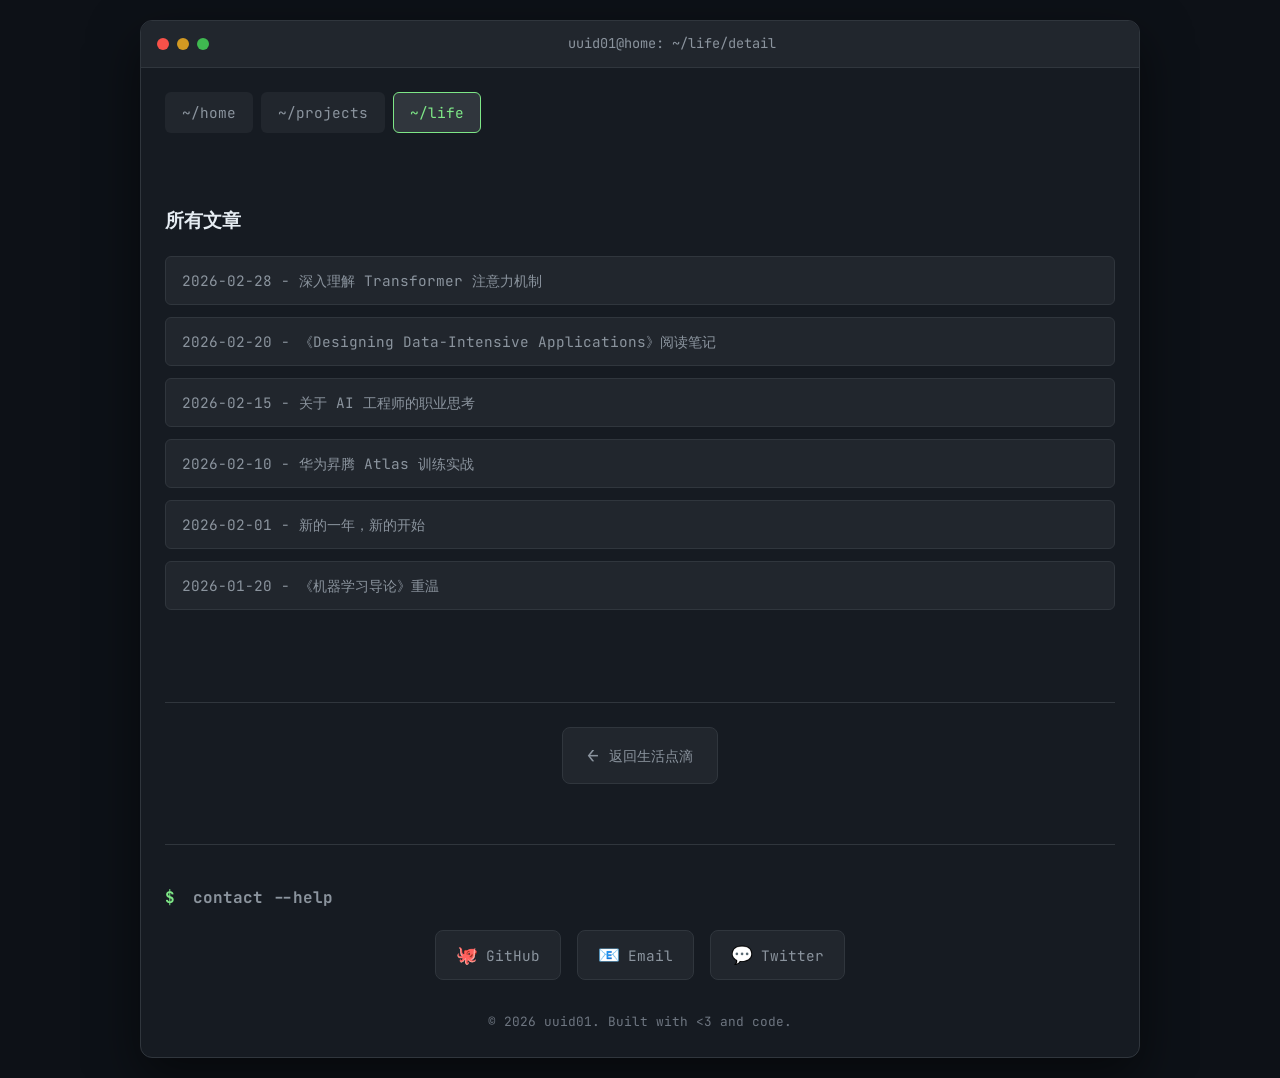
==== life-detail.html @ 10899eae "Initial commit - Personal site with terminal-style UI Features: - Home page with profile, code decor" ====
<!DOCTYPE html>
<html lang="zh-CN">
<head>
    <meta charset="UTF-8">
    <meta name="viewport" content="width=device-width, initial-scale=1.0">
    <title>uuid01's site</title>
    <link rel="icon" type="image/svg+xml" href="./favicon.svg">
    <link rel="stylesheet" href="./css/style.css">
    <link rel="preconnect" href="https://fonts.googleapis.com">
    <link rel="preconnect" href="https://fonts.gstatic.com" crossorigin>
    <link href="https://fonts.googleapis.com/css2?family=JetBrains+Mono:wght@400;500;700&family=Noto+Sans+SC:wght@400;500;700&display=swap" rel="stylesheet">
</head>
<body>
    <div class="terminal-frame">
        <div class="terminal-header">
            <div class="terminal-buttons">
                <span class="btn-close"></span>
                <span class="btn-minimize"></span>
                <span class="btn-maximize"></span>
            </div>
            <div class="terminal-title">uuid01@home: ~/life/detail</div>
        </div>
        <div class="terminal-body">
            <nav class="nav-bar">
                <a href="./index.html" class="nav-link">~/home</a>
                <a href="./projects.html" class="nav-link">~/projects</a>
                <a href="./life.html" class="nav-link active">~/life</a>
            </nav>

            <main class="detail-section" id="detail-content">
                <!-- Content will be loaded here -->
            </main>

            <div class="back-section">
                <a href="./life.html" class="back-link">
                    <span class="back-arrow">←</span>
                    <span>返回生活点滴</span>
                </a>
            </div>

            <footer class="contact-section">
                <h2 class="section-title">
                    <span class="prompt">$</span> contact --help
                </h2>
                <div class="contact-links">
                    <a href="https://github.com/uuid01" target="_blank" class="contact-link">
                        <span class="contact-icon">🐙</span>
                        <span>GitHub</span>
                    </a>
                    <a href="mailto:hello@uuid01.com" class="contact-link">
                        <span class="contact-icon">📧</span>
                        <span>Email</span>
                    </a>
                    <a href="#" class="contact-link">
                        <span class="contact-icon">💬</span>
                        <span>Twitter</span>
                    </a>
                </div>
                <div class="footer-bottom">
                    <p class="copyright">© 2026 uuid01. Built with &lt;3 and code.</p>
                </div>
            </footer>
        </div>
    </div>

    <script>
        var lifeData = {
            '1': {
                title: '深入理解 Transformer 注意力机制',
                date: '2026-02-28',
                tags: ['技术学习', 'transformer', 'attention', 'paper'],
                tagType: 'tag-learning',
                content: '<p>最近重新阅读了 "Attention Is All You Need" 论文，对 Multi-Head Attention 有了更深的理解。特别是关于 Query、Key、Value 的计算方式，以及如何通过矩阵运算实现并行计算，收获颇丰。</p><h4>核心理解</h4><p>Transformer 的核心在于 Self-Attention 机制。每一个 token 都可以关注到序列中的所有其他 token，这使得模型能够捕获长距离依赖关系。</p><pre><code>Attention(Q, K, V) = softmax(QK^T / sqrt(d_k))V</code></pre><h4>Multi-Head 的优势</h4><p>多头注意力允许模型同时关注不同位置的不同表示子空间的信息。每个 head 可以学习到不同的注意力模式。</p><h4>实践感悟</h4><p>在实际项目中，我发现对注意力权重的可视化对于调试模型非常有帮助。</p>'
            },
            '2': {
                title: '《Designing Data-Intensive Applications》阅读笔记',
                date: '2026-02-20',
                tags: ['读书', 'ddia', 'distributed-systems'],
                tagType: 'tag-reading',
                content: '<p>这本书真的非常棒！刚读完第一部分，对分布式系统有了系统的认知。特别是关于数据复制、分区的那几章，讲解得非常清晰。强烈推荐给做后端和基础设施的同学们。</p><h4>核心概念</h4><p>数据系统设计的三大支柱：可靠性、可扩展性、可维护性。一个好的数据系统需要在这三者之间取得平衡。</p><h4>数据模型与查询语言</h4><p>从关系型数据库到文档数据库，不同的数据模型适合不同的场景。关键是要理解每种模型的优缺点。</p><h4>分布式系统挑战</h4><p>CAP 定理告诉我们：一致性、可用性、分区容错性只能同时满足两个。在实际系统中，我们通常需要在强一致性和最终一致性之间做选择。</p>'
            },
            '3': {
                title: '关于 AI 工程师的职业思考',
                date: '2026-02-15',
                tags: ['日常思考', 'thoughts', 'career', 'ai-engineer'],
                tagType: 'tag-thought',
                content: '<p>最近在思考 AI 工程师的核心竞争力是什么？我觉得除了对模型的理解之外，更重要的是工程能力：如何高效地训练、部署、优化模型，如何构建可靠的 AI 系统。这需要大量的实践经验积累。</p><h4>技术深度 vs 广度</h4><p>作为一个 AI 工程师，我觉得需要在某个领域有足够深的积累，比如模型优化、分布式训练、推理部署等。</p><h4>工程能力的重要性</h4><p>很多看似简单的问题，在实际生产环境中会变得非常复杂。比如：如何处理大规模数据的 IO 问题，如何在有限的显存下训练大模型，如何保证推理的实时性和稳定性。</p>'
            },
            '4': {
                title: '华为昇腾 Atlas 训练实战',
                date: '2026-02-10',
                tags: ['技术学习', 'ascend', 'npu', 'huawei'],
                tagType: 'tag-learning',
                content: '<p>开始学习华为昇腾系列服务器的使用。搭建了本地的开发环境，跑了几个官方的 Demo。NPU 的编程接口和 CUDA 有些不同，需要时间适应。不过性能确实不错，期待后续的深入研究。</p><h4>环境搭建</h4><p>昇腾服务器的环境配置相对复杂，需要安装 CANN 驱动、MindSpore 或其他适配的深度学习框架、各种依赖库。</p><h4>编程接口</h4><p>昇腾 NPU 使用 ACL（Atlas Command List）接口，与 CUDA 的编程模型有些不同。</p><h4>性能体验</h4><p>在实际的训练任务中，昇腾的性能表现相当不错。特别是在大模型场景下，有专门的优化。</p>'
            },
            '5': {
                title: '新的一年，新的开始',
                date: '2026-02-01',
                tags: ['日常思考', 'new-year', 'goals', '2026'],
                tagType: 'tag-thought',
                content: '<p>2026 年到了！回顾过去一年的学习和工作，感觉自己成长了不少。今年的目标：深入理解大模型推理优化，多参与开源项目，希望能在这个领域有更大的突破。</p><h4>2025 回顾</h4><p>过去一年，主要完成了：深入学习了 Transformer 架构，参与了公司的大模型训练项目，开始研究模型推理优化。</p><h4>2026 目标</h4><p>新的一年，希望在以下几个方面有所突破：深入理解大模型推理优化技术，多参与开源项目贡献代码，学习更多关于 AI 基础设施的知识，保持每周更新的习惯。</p>'
            },
            '6': {
                title: '《机器学习导论》重温',
                date: '2026-01-20',
                tags: ['读书', 'book', 'ml', 'fundamentals'],
                tagType: 'tag-reading',
                content: '<p>重温了一些经典的机器学习算法，包括 SVM、随机森林、GBDT 等。虽然现在大家都在讨论深度学习，但这些基础算法仍然非常重要。很多问题的解决方案往往只需要简单的模型加上合适的特征工程。</p><h4>SVM 的魅力</h4><p>支持向量机是一个优雅的算法。它的核心思想是找到能够最大化间隔的超平面。</p><h4>集成学习的智慧</h4><p>随机森林和 GBDT 展示了"三个臭皮匠顶个诸葛亮"的道理。通过集成多个弱分类器，可以获得强大的预测能力。</p><h4>特征工程</h4><p>在实际的机器学习项目中，我发现特征工程往往比模型选择更重要。好的特征可以让简单的模型获得很好的效果。</p>'
            }
        };

        function getQueryParam(name) {
            var params = new URLSearchParams(window.location.search);
            return params.get(name);
        }

        function loadDetail() {
            var id = getQueryParam('id');
            var content = document.getElementById('detail-content');

            // If no ID, show all articles list
            if (!id) {
                var allArticlesHtml = '<div class="all-articles"><h2>所有文章</h2><ul>';
                for (var key in lifeData) {
                    if (lifeData.hasOwnProperty(key)) {
                        var item = lifeData[key];
                        allArticlesHtml += '<li><a href="./life-detail.html?id=' + key + '">' + item.date + ' - ' + item.title + '</a></li>';
                    }
                }
                allArticlesHtml += '</ul></div>';
                content.innerHTML = allArticlesHtml;
                return;
            }

            if (!lifeData[id]) {
                content.innerHTML = '<div class="detail-error"><p>文章不存在或已被删除</p><a href="./life.html" class="back-link"><span class="back-arrow">←</span><span>返回生活点滴</span></a></div>';
                return;
            }

            var data = lifeData[id];
            var tagsHtml = '';
            for (var i = 0; i < data.tags.length; i++) {
                tagsHtml += '<a href="./life.html?tag=' + encodeURIComponent(data.tags[i]) + '" class="timeline-tag ' + data.tagType + '">#' + data.tags[i] + '</a>';
            }

            var articleHtml = '<article class="detail-article"><header class="detail-header"><div class="detail-meta"><span class="detail-date">' + data.date + '</span><div class="detail-tags">' + tagsHtml + '</div></div><h1 class="detail-title">' + data.title + '</h1></header><div class="detail-body">' + data.content + '</div><div class="detail-ascii"><pre>   ┌─────────────────────────────────────┐\n   │  EOF - End of File                  │\n   └─────────────────────────────────────┘</pre></div></article>';

            content.innerHTML = articleHtml;
        }

        // Execute immediately
        loadDetail();
    </script>
</body>
</html>
---- css/style.css ----
/* ==================== Button Styles ==================== */
.btn {
    display: inline-flex;
    align-items: center;
    justify-content: center;
    gap: 8px;
    font-family: var(--font-mono);
    font-size: 0.85rem;
    padding: 10px 20px;
    border-radius: 6px;
    border: 1px solid var(--border-color);
    background: var(--bg-tertiary);
    color: var(--text-secondary);
    cursor: pointer;
    transition: all 0.2s ease;
    text-decoration: none;
}

.btn:hover {
    background: var(--bg-hover);
    border-color: var(--accent-primary);
    color: var(--accent-primary);
    transform: translateY(-2px);
    box-shadow: 0 4px 12px rgba(88, 166, 255, 0.2);
}

.btn:active {
    transform: translateY(0);
    box-shadow: none;
}

.btn-primary {
    background: var(--accent-primary);
    border-color: var(--accent-primary);
    color: var(--bg-primary);
}

.btn-primary:hover {
    background: #79b8ff;
    border-color: #79b8ff;
    color: var(--bg-primary);
}

.btn-success {
    background: rgba(63, 185, 80, 0.15);
    border-color: var(--accent-success);
    color: var(--accent-success);
}

.btn-success:hover {
    background: rgba(63, 185, 80, 0.25);
}

.btn-icon {
    padding: 8px;
    min-width: 36px;
    min-height: 36px;
}

/* ==================== Base Styles ==================== */
:root {
    --bg-primary: #0d1117;
    --bg-secondary: #161b22;
    --bg-tertiary: #21262d;
    --bg-hover: #30363d;
    --border-color: #30363d;
    --text-primary: #e6edf3;
    --text-secondary: #8b949e;
    --text-muted: #6e7681;
    --accent-primary: #58a6ff;
    --accent-success: #3fb950;
    --accent-warning: #d29922;
    --accent-danger: #f85149;
    --accent-purple: #a371f7;
    --accent-cyan: #39c5cf;
    --terminal-green: #7ee787;
    --font-mono: 'JetBrains Mono', 'Fira Code', 'Consolas', monospace;
    --font-sans: 'Noto Sans SC', -apple-system, BlinkMacSystemFont, sans-serif;
}

* {
    margin: 0;
    padding: 0;
    box-sizing: border-box;
}

html {
    font-size: 16px;
    scroll-behavior: smooth;
}

body {
    font-family: var(--font-sans);
    background: var(--bg-primary);
    color: var(--text-primary);
    line-height: 1.6;
    min-height: 100vh;
    display: flex;
    justify-content: center;
    padding: 20px;
}

a {
    color: var(--accent-primary);
    text-decoration: none;
    transition: color 0.2s ease;
}

a:hover {
    color: var(--terminal-green);
}

/* ==================== Terminal Frame ==================== */
.terminal-frame {
    width: 100%;
    max-width: 1000px;
    background: var(--bg-secondary);
    border-radius: 12px;
    border: 1px solid var(--border-color);
    box-shadow: 0 20px 50px rgba(0, 0, 0, 0.5);
    overflow: hidden;
}

.terminal-header {
    background: var(--bg-tertiary);
    padding: 12px 16px;
    display: flex;
    align-items: center;
    gap: 12px;
    border-bottom: 1px solid var(--border-color);
}

.terminal-buttons {
    display: flex;
    gap: 8px;
}

.terminal-buttons span {
    width: 12px;
    height: 12px;
    border-radius: 50%;
    cursor: pointer;
    transition: transform 0.2s ease, box-shadow 0.2s ease;
}

.terminal-buttons span:hover {
    transform: scale(1.2);
    box-shadow: 0 0 8px currentColor;
}

.btn-close:hover {
    box-shadow: 0 0 8px var(--accent-danger);
}

.btn-minimize:hover {
    box-shadow: 0 0 8px var(--accent-warning);
}

.btn-maximize:hover {
    box-shadow: 0 0 8px var(--accent-success);
}

.btn-close {
    background: var(--accent-danger);
}

.btn-minimize {
    background: var(--accent-warning);
}

.btn-maximize {
    background: var(--accent-success);
}

.terminal-title {
    font-family: var(--font-mono);
    font-size: 0.85rem;
    color: var(--text-secondary);
    flex: 1;
    text-align: center;
}

.terminal-body {
    padding: 24px;
}

/* ==================== Navigation ==================== */
.nav-bar {
    display: flex;
    gap: 8px;
    margin-bottom: 32px;
    flex-wrap: wrap;
}

.nav-link {
    font-family: var(--font-mono);
    font-size: 0.9rem;
    padding: 8px 16px;
    border-radius: 6px;
    background: var(--bg-tertiary);
    color: var(--text-secondary);
    border: 1px solid transparent;
    transition: all 0.2s ease;
}

.nav-link:hover {
    background: var(--bg-hover);
    color: var(--text-primary);
    transform: translateY(-2px);
    box-shadow: 0 4px 12px rgba(0, 0, 0, 0.2);
}

.nav-link.active {
    background: var(--bg-hover);
    color: var(--terminal-green);
    border-color: var(--terminal-green);
}

/* ==================== Hero Section ==================== */
.hero-section {
    text-align: center;
    padding: 40px 0;
}

.typing-effect {
    font-family: var(--font-mono);
    font-size: 1.1rem;
    color: var(--text-secondary);
    margin-bottom: 32px;
    min-height: 30px;
}

.typing-effect .prompt {
    color: var(--terminal-green);
    margin-right: 8px;
}

.typing-effect .cursor {
    animation: blink 1s infinite;
    color: var(--accent-primary);
}

@keyframes blink {
    0%, 50% { opacity: 1; }
    51%, 100% { opacity: 0; }
}

.profile-info {
    margin-bottom: 24px;
}

.username {
    font-family: var(--font-mono);
    font-size: 2.5rem;
    font-weight: 700;
    color: var(--text-primary);
    margin-bottom: 8px;
    background: linear-gradient(135deg, var(--accent-primary), var(--accent-purple));
    -webkit-background-clip: text;
    -webkit-text-fill-color: transparent;
    background-clip: text;
}

.location {
    font-family: var(--font-mono);
    font-size: 0.95rem;
    color: var(--text-secondary);
    margin-bottom: 8px;
}

.location .icon {
    margin-right: 4px;
}

.title {
    font-size: 1.1rem;
    color: var(--accent-cyan);
    font-weight: 500;
}

.tags {
    display: flex;
    flex-wrap: wrap;
    justify-content: center;
    gap: 10px;
    margin-bottom: 24px;
}

.tag {
    font-family: var(--font-mono);
    font-size: 0.8rem;
    padding: 6px 14px;
    background: var(--bg-tertiary);
    border: 1px solid var(--border-color);
    border-radius: 20px;
    color: var(--accent-primary);
    transition: all 0.2s ease;
}

.tag:hover {
    border-color: var(--accent-primary);
    background: var(--bg-hover);
}

.bio {
    max-width: 600px;
    margin: 0 auto;
    color: var(--text-secondary);
    font-size: 1rem;
    line-height: 1.8;
}

/* ==================== Navigation Cards ==================== */
.nav-cards {
    display: grid;
    grid-template-columns: repeat(auto-fit, minmax(280px, 1fr));
    gap: 16px;
    margin-top: 48px;
    max-width: 700px;
    margin-left: auto;
    margin-right: auto;
}

.nav-card {
    display: flex;
    align-items: center;
    gap: 16px;
    padding: 20px;
    background: var(--bg-tertiary);
    border: 1px solid var(--border-color);
    border-radius: 10px;
    transition: all 0.3s ease;
}

.nav-card:hover {
    border-color: var(--accent-primary);
    transform: translateY(-4px);
    box-shadow: 0 8px 25px rgba(88, 166, 255, 0.15);
}

.nav-card .card-icon {
    font-size: 2rem;
}

.nav-card .card-content {
    flex: 1;
    text-align: left;
}

.nav-card .card-content h3 {
    font-family: var(--font-mono);
    font-size: 1rem;
    color: var(--text-primary);
    margin-bottom: 4px;
}

.nav-card .card-content p {
    font-size: 0.85rem;
    color: var(--text-secondary);
}

.nav-card .card-arrow {
    font-family: var(--font-mono);
    font-size: 1.2rem;
    color: var(--text-muted);
    transition: transform 0.3s ease;
}

.nav-card:hover .card-arrow {
    transform: translateX(4px);
    color: var(--accent-primary);
}

/* ==================== Contact Section ==================== */
.contact-section {
    margin-top: 60px;
    padding-top: 40px;
    border-top: 1px solid var(--border-color);
}

.section-title {
    font-family: var(--font-mono);
    font-size: 1rem;
    color: var(--text-secondary);
    margin-bottom: 20px;
}

.section-title .prompt {
    color: var(--terminal-green);
    margin-right: 8px;
}

.contact-links {
    display: flex;
    flex-wrap: wrap;
    justify-content: center;
    gap: 16px;
    margin-bottom: 32px;
}

.contact-link {
    display: inline-flex;
    align-items: center;
    gap: 8px;
    font-family: var(--font-mono);
    font-size: 0.9rem;
    padding: 10px 20px;
    background: var(--bg-tertiary);
    border: 1px solid var(--border-color);
    border-radius: 8px;
    color: var(--text-secondary);
    transition: all 0.2s ease;
}

.contact-link:hover {
    border-color: var(--accent-primary);
    color: var(--accent-primary);
    transform: translateY(-2px);
}

.contact-icon {
    font-size: 1.1rem;
}

.footer-bottom {
    text-align: center;
}

.copyright {
    font-family: var(--font-mono);
    font-size: 0.8rem;
    color: var(--text-muted);
}

/* ==================== Page Header ==================== */
.page-header {
    text-align: center;
    margin-bottom: 40px;
}

.page-title {
    font-family: var(--font-mono);
    font-size: 1.3rem;
    color: var(--text-primary);
    margin-bottom: 8px;
}

.page-title .prompt {
    color: var(--terminal-green);
    margin-right: 8px;
}

.page-subtitle {
    color: var(--text-secondary);
    font-size: 0.95rem;
}

/* ==================== Projects Grid ==================== */
.projects-section {
    padding: 20px 0;
}

.projects-grid {
    display: grid;
    grid-template-columns: repeat(auto-fill, minmax(300px, 1fr));
    gap: 20px;
}

.project-card {
    background: var(--bg-tertiary);
    border: 1px solid var(--border-color);
    border-radius: 10px;
    padding: 24px;
    transition: all 0.3s ease;
}

.project-card:hover {
    border-color: var(--accent-primary);
    transform: translateY(-4px);
    box-shadow: 0 8px 25px rgba(0, 0, 0, 0.3);
}

.project-header {
    display: flex;
    justify-content: space-between;
    align-items: flex-start;
    margin-bottom: 12px;
}

.project-name {
    font-family: var(--font-mono);
    font-size: 1.1rem;
    color: var(--text-primary);
}

.project-status {
    font-family: var(--font-mono);
    font-size: 0.75rem;
    padding: 4px 10px;
    border-radius: 12px;
    white-space: nowrap;
}

.status-active {
    background: rgba(63, 185, 80, 0.15);
    color: var(--accent-success);
    border: 1px solid var(--accent-success);
}

.status-completed {
    background: rgba(88, 166, 255, 0.15);
    color: var(--accent-primary);
    border: 1px solid var(--accent-primary);
}

.project-desc {
    color: var(--text-secondary);
    font-size: 0.9rem;
    line-height: 1.7;
    margin-bottom: 16px;
}

.project-tech {
    display: flex;
    flex-wrap: wrap;
    gap: 8px;
    margin-bottom: 16px;
}

.tech-tag {
    font-family: var(--font-mono);
    font-size: 0.7rem;
    padding: 4px 10px;
    background: var(--bg-secondary);
    border: 1px solid var(--border-color);
    border-radius: 4px;
    color: var(--accent-cyan);
}

.project-footer {
    padding-top: 16px;
    border-top: 1px solid var(--border-color);
}

.project-link {
    display: inline-flex;
    align-items: center;
    gap: 6px;
    font-family: var(--font-mono);
    font-size: 0.85rem;
    color: var(--text-secondary);
    transition: all 0.2s ease;
    padding: 6px 12px;
    border-radius: 4px;
    background: var(--bg-secondary);
}

.project-link:hover {
    color: var(--accent-primary);
    background: var(--bg-hover);
    transform: translateX(4px);
}

.project-link:hover {
    color: var(--accent-primary);
}

.link-icon {
    font-size: 1rem;
}

/* ==================== Life Timeline ==================== */
.life-section {
    padding: 20px 0;
}

.timeline {
    position: relative;
    padding-left: 30px;
}

.timeline::before {
    content: '';
    position: absolute;
    left: 6px;
    top: 0;
    bottom: 0;
    width: 2px;
    background: var(--border-color);
}

.timeline-item {
    position: relative;
    margin-bottom: 32px;
}

.timeline-marker {
    position: absolute;
    left: -30px;
    top: 6px;
    width: 14px;
    height: 14px;
    background: var(--accent-primary);
    border-radius: 50%;
    border: 3px solid var(--bg-secondary);
    box-shadow: 0 0 0 2px var(--accent-primary);
}

.timeline-content {
    background: var(--bg-tertiary);
    border: 1px solid var(--border-color);
    border-radius: 10px;
    padding: 20px;
    transition: all 0.3s ease;
    position: relative;
}

.timeline-content:hover {
    border-color: var(--accent-primary);
    transform: translateX(8px);
    box-shadow: 0 8px 30px rgba(88, 166, 255, 0.15);
}

.timeline-header {
    display: flex;
    align-items: center;
    gap: 12px;
    margin-bottom: 12px;
}

.timeline-date {
    font-family: var(--font-mono);
    font-size: 0.8rem;
    color: var(--text-muted);
}

.timeline-tag {
    font-family: var(--font-mono);
    font-size: 0.7rem;
    padding: 3px 10px;
    border-radius: 4px;
}

.tag-learning {
    background: rgba(88, 166, 255, 0.15);
    color: var(--accent-primary);
}

.tag-reading {
    background: rgba(163, 113, 247, 0.15);
    color: var(--accent-purple);
}

.tag-thought {
    background: rgba(57, 197, 207, 0.15);
    color: var(--accent-cyan);
}

.timeline-title {
    font-size: 1.1rem;
    color: var(--text-primary);
    margin-bottom: 10px;
    position: relative;
}

.timeline-text {
    color: var(--text-secondary);
    font-size: 0.9rem;
    line-height: 1.8;
    margin-bottom: 12px;
}

.timeline-footer {
    padding-top: 12px;
    border-top: 1px solid var(--border-color);
}

.read-more {
    font-family: var(--font-mono);
    font-size: 0.75rem;
    color: var(--text-muted);
}

/* ==================== Responsive Design ==================== */
@media (max-width: 768px) {
    body {
        padding: 10px;
    }

    .terminal-body {
        padding: 16px;
    }

    .username {
        font-size: 2rem;
    }

    .nav-cards {
        grid-template-columns: 1fr;
    }

    .projects-grid {
        grid-template-columns: 1fr;
    }

    .timeline {
        padding-left: 24px;
    }

    .timeline-marker {
        left: -24px;
        width: 12px;
        height: 12px;
    }

    .contact-links {
        flex-direction: column;
        align-items: center;
    }

    .contact-link {
        width: 100%;
        max-width: 250px;
        justify-content: center;
    }
}

@media (max-width: 480px) {
    .terminal-header {
        padding: 10px 12px;
    }

    .terminal-title {
        font-size: 0.75rem;
    }

    .nav-link {
        font-size: 0.8rem;
        padding: 6px 12px;
    }

    .profile-info .username {
        font-size: 1.8rem;
    }

    .tags {
        gap: 8px;
    }

    .tag {
        font-size: 0.7rem;
        padding: 5px 10px;
    }

    .project-header {
        flex-direction: column;
        gap: 8px;
    }
}

/* ==================== Animations ==================== */
@keyframes fadeInUp {
    from {
        opacity: 0;
        transform: translateY(20px);
    }
    to {
        opacity: 1;
        transform: translateY(0);
    }
}

@keyframes fadeIn {
    from { opacity: 0; }
    to { opacity: 1; }
}

@keyframes slideInLeft {
    from {
        opacity: 0;
        transform: translateX(-20px);
    }
    to {
        opacity: 1;
        transform: translateX(0);
    }
}

@keyframes pulse {
    0%, 100% { opacity: 1; }
    50% { opacity: 0.5; }
}

.animate-fade-in {
    animation: fadeIn 0.6s ease-out forwards;
}

.animate-fade-in-up {
    animation: fadeInUp 0.6s ease-out forwards;
}

.animate-slide-in {
    animation: slideInLeft 0.5s ease-out forwards;
}

/* Staggered animations */
.stagger-1 { animation-delay: 0.1s; }
.stagger-2 { animation-delay: 0.2s; }
.stagger-3 { animation-delay: 0.3s; }
.stagger-4 { animation-delay: 0.4s; }
.stagger-5 { animation-delay: 0.5s; }

/* ==================== Life Detail Page ==================== */
.detail-section {
    padding: 20px 0;
    min-height: 400px;
}

.loading-indicator {
    text-align: center;
    padding: 60px 20px;
    font-family: var(--font-mono);
    color: var(--text-muted);
}

.loading-text {
    animation: pulse 1.5s infinite;
}

.all-articles {
    padding: 20px 0;
}

.all-articles h2 {
    font-family: var(--font-mono);
    font-size: 1.2rem;
    color: var(--text-primary);
    margin-bottom: 20px;
}

.all-articles ul {
    list-style: none;
}

.all-articles li {
    margin-bottom: 12px;
}

.all-articles a {
    display: block;
    padding: 12px 16px;
    background: var(--bg-tertiary);
    border: 1px solid var(--border-color);
    border-radius: 6px;
    color: var(--text-secondary);
    font-family: var(--font-mono);
    font-size: 0.9rem;
    transition: all 0.2s ease;
}

.all-articles a:hover {
    border-color: var(--accent-primary);
    color: var(--accent-primary);
    transform: translateX(4px);
}

.detail-article {
    animation: fadeInUp 0.5s ease-out;
}

.detail-header {
    margin-bottom: 32px;
    padding-bottom: 24px;
    border-bottom: 1px solid var(--border-color);
}

.detail-meta {
    display: flex;
    align-items: center;
    gap: 12px;
    margin-bottom: 16px;
    flex-wrap: wrap;
}

.detail-date {
    font-family: var(--font-mono);
    font-size: 0.85rem;
    color: var(--text-muted);
}

.detail-tags {
    display: flex;
    gap: 8px;
    flex-wrap: wrap;
}

.detail-tags .timeline-tag {
    font-family: var(--font-mono);
    font-size: 0.7rem;
    padding: 3px 10px;
    border-radius: 4px;
    transition: all 0.2s ease;
}

.detail-tags .timeline-tag:hover {
    transform: translateY(-2px);
    box-shadow: 0 4px 12px rgba(0, 0, 0, 0.2);
}

.detail-title {
    font-size: 1.8rem;
    color: var(--text-primary);
    line-height: 1.4;
}

.detail-body {
    color: var(--text-secondary);
    font-size: 1rem;
    line-height: 1.9;
}

.detail-body h4 {
    font-size: 1.2rem;
    color: var(--text-primary);
    margin-top: 28px;
    margin-bottom: 12px;
}

.detail-body p {
    margin-bottom: 16px;
}

.detail-body ul {
    margin-left: 24px;
    margin-bottom: 16px;
}

.detail-body li {
    margin-bottom: 8px;
    line-height: 1.7;
}

.detail-body pre {
    background: var(--bg-primary);
    border: 1px solid var(--border-color);
    border-radius: 8px;
    padding: 16px;
    margin: 20px 0;
    overflow-x: auto;
}

.detail-body code {
    font-family: var(--font-mono);
    font-size: 0.9rem;
    color: var(--accent-cyan);
}

.detail-ascii {
    margin-top: 40px;
    text-align: center;
    color: var(--text-muted);
}

.detail-ascii pre {
    font-family: var(--font-mono);
    font-size: 0.75rem;
    line-height: 1.2;
}

.detail-error {
    text-align: center;
    padding: 60px 20px;
    animation: fadeIn 0.5s ease-out;
}

.error-ascii {
    font-family: var(--font-mono);
    font-size: 0.7rem;
    color: var(--accent-danger);
    margin-bottom: 24px;
    white-space: pre;
}

.back-section {
    margin-top: 40px;
    padding-top: 24px;
    border-top: 1px solid var(--border-color);
    text-align: center;
}

.back-link {
    display: inline-flex;
    align-items: center;
    gap: 10px;
    font-family: var(--font-mono);
    font-size: 0.9rem;
    color: var(--text-secondary);
    transition: all 0.3s ease;
    padding: 12px 24px;
    background: var(--bg-tertiary);
    border: 1px solid var(--border-color);
    border-radius: 8px;
    text-decoration: none;
}

.back-link:hover {
    color: var(--accent-primary);
    background: var(--bg-hover);
    border-color: var(--accent-primary);
    transform: translateY(-3px);
    box-shadow: 0 6px 20px rgba(88, 166, 255, 0.2);
}

.back-arrow {
    font-size: 1.2rem;
    transition: transform 0.3s ease;
}

.back-link:hover .back-arrow {
    transform: translateX(-4px);
}

/* ==================== Timeline Link Styles ==================== */
.timeline-title a {
    color: var(--text-primary);
    text-decoration: none;
    transition: color 0.2s ease;
    cursor: pointer;
    display: block;
}

.timeline-title a:hover {
    color: var(--accent-primary);
}

.timeline-title a::before {
    content: '';
    position: absolute;
    top: 0;
    left: 0;
    right: 0;
    bottom: 0;
}

.timeline-tag {
    text-decoration: none;
    display: inline-block;
}

.timeline-tag:hover {
    transform: translateY(-2px);
}

/* ==================== Index Page Enhancements ==================== */
.hero-section .hero-content {
    animation: fadeInUp 0.6s ease-out;
}

.hero-section .profile-info {
    animation: fadeInUp 0.6s ease-out;
    animation-delay: 0.1s;
    opacity: 0;
    animation-fill-mode: forwards;
}

.hero-section .tags {
    animation: fadeInUp 0.6s ease-out;
    animation-delay: 0.2s;
    opacity: 0;
    animation-fill-mode: forwards;
}

.hero-section .bio {
    animation: fadeInUp 0.6s ease-out;
    animation-delay: 0.3s;
    opacity: 0;
    animation-fill-mode: forwards;
}

.hero-section .nav-cards {
    animation: fadeInUp 0.6s ease-out;
    animation-delay: 0.4s;
    opacity: 0;
    animation-fill-mode: forwards;
}

.hero-decoration {
    position: relative;
    margin: 32px 0;
    padding: 20px;
    background: var(--bg-tertiary);
    border: 1px solid var(--border-color);
    border-radius: 8px;
    font-family: var(--font-mono);
    font-size: 0.75rem;
    color: var(--text-muted);
    text-align: left;
    overflow: hidden;
}

.hero-decoration::before {
    content: '>';
    position: absolute;
    top: 8px;
    left: 10px;
    color: var(--terminal-green);
}

.hero-decoration .code-line {
    margin-left: 20px;
    line-height: 1.8;
}

.hero-decoration .comment {
    color: var(--text-muted);
}

.hero-decoration .keyword {
    color: var(--accent-purple);
}

.hero-decoration .string {
    color: var(--accent-success);
}

.hero-decoration .function {
    color: var(--accent-primary);
}

.hero-decoration .variable {
    color: var(--accent-cyan);
}

.hero-stats {
    display: flex;
    justify-content: center;
    gap: 32px;
    margin: 32px 0;
    padding: 20px;
    background: var(--bg-tertiary);
    border: 1px solid var(--border-color);
    border-radius: 8px;
}

.stat-item {
    text-align: center;
}

.stat-value {
    font-family: var(--font-mono);
    font-size: 1.5rem;
    font-weight: 700;
    color: var(--accent-primary);
    display: block;
}

.stat-label {
    font-family: var(--font-mono);
    font-size: 0.75rem;
    color: var(--text-muted);
    margin-top: 4px;
}

@media (max-width: 480px) {
    .hero-stats {
        gap: 20px;
    }

    .stat-value {
        font-size: 1.2rem;
    }

    .detail-title {
        font-size: 1.4rem;
    }
}
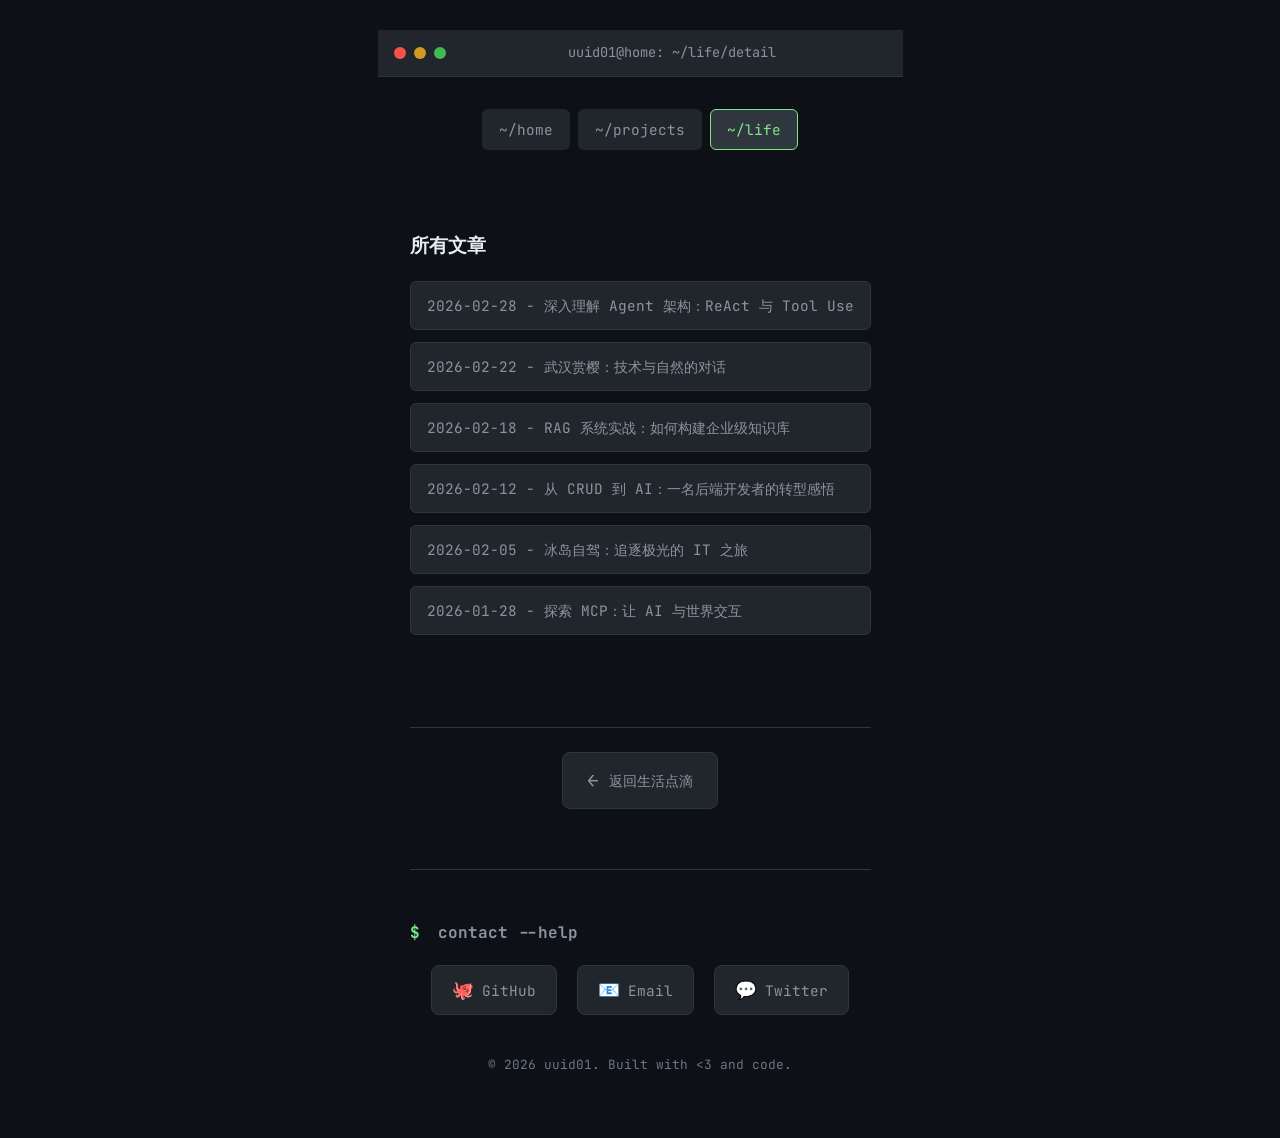
==== commit 2f285272: "opt doc" ====
--- a/life-detail.html
+++ b/life-detail.html
@@ -66,46 +66,46 @@
     <script>
         var lifeData = {
             '1': {
-                title: '深入理解 Transformer 注意力机制',
+                title: '深入理解 Agent 架构：ReAct 与 Tool Use',
                 date: '2026-02-28',
-                tags: ['技术学习', 'transformer', 'attention', 'paper'],
+                tags: ['技术学习', 'agent', 'react', 'llm', 'tool-use'],
                 tagType: 'tag-learning',
-                content: '<p>最近重新阅读了 "Attention Is All You Need" 论文，对 Multi-Head Attention 有了更深的理解。特别是关于 Query、Key、Value 的计算方式，以及如何通过矩阵运算实现并行计算，收获颇丰。</p><h4>核心理解</h4><p>Transformer 的核心在于 Self-Attention 机制。每一个 token 都可以关注到序列中的所有其他 token，这使得模型能够捕获长距离依赖关系。</p><pre><code>Attention(Q, K, V) = softmax(QK^T / sqrt(d_k))V</code></pre><h4>Multi-Head 的优势</h4><p>多头注意力允许模型同时关注不同位置的不同表示子空间的信息。每个 head 可以学习到不同的注意力模式。</p><h4>实践感悟</h4><p>在实际项目中，我发现对注意力权重的可视化对于调试模型非常有帮助。</p>'
+                content: '<p>最近在研究 Agent 框架，特别是 ReAct（Reasoning + Acting）范式。通过让模型先思考再行动，最后观察结果，形成了一个完整的推理闭环。结合 Tool Use 能力，Agent 可以真正成为我们的智能助手。</p><h4>ReAct 的核心思想</h4><p>ReAct 的灵感来源于人类的问题解决过程：我们会先思考（Reason），然后采取行动（Act），根据结果调整策略，再思考，再行动。模型通过这种循环，可以处理复杂的任务。</p><pre><code>Thought: 需要先搜索相关信息\nAction: search[query]\nObservation: 返回了搜索结果\nThought: 根据搜索结果，我可以...</code></pre><h4>Tool Use 的实践</h4><p>在实现 Agent 时，如何设计 Tool 的接口非常重要。每个 Tool 需要有清晰的描述（description），让模型能够理解何时应该调用它。</p><h4>经验总结</h4><p>Agent 系统最大的挑战是容错和长期规划。需要考虑：如果某一步失败了怎么办？如果任务需要很多步，如何避免错误累积？</p>'
             },
             '2': {
-                title: '《Designing Data-Intensive Applications》阅读笔记',
-                date: '2026-02-20',
-                tags: ['读书', 'ddia', 'distributed-systems'],
-                tagType: 'tag-reading',
-                content: '<p>这本书真的非常棒！刚读完第一部分，对分布式系统有了系统的认知。特别是关于数据复制、分区的那几章，讲解得非常清晰。强烈推荐给做后端和基础设施的同学们。</p><h4>核心概念</h4><p>数据系统设计的三大支柱：可靠性、可扩展性、可维护性。一个好的数据系统需要在这三者之间取得平衡。</p><h4>数据模型与查询语言</h4><p>从关系型数据库到文档数据库，不同的数据模型适合不同的场景。关键是要理解每种模型的优缺点。</p><h4>分布式系统挑战</h4><p>CAP 定理告诉我们：一致性、可用性、分区容错性只能同时满足两个。在实际系统中，我们通常需要在强一致性和最终一致性之间做选择。</p>'
+                title: '武汉赏樱：技术与自然的对话',
+                date: '2026-02-22',
+                tags: ['旅行', 'travel', 'kyoto', 'spring'],
+                tagType: 'tag-travel',
+                content: '<p>春天的武汉，樱花盛开。走在哲学之道上，思考着 RAG 系统的设计。也许人类的记忆就像这满树的樱花，美好却又短暂，需要不断回顾和检索。技术与自然，有时异曲同工。</p><h4>哲学之道</h4><p>东湖散步道，两旁种满了樱花树。春天时，河道两岸的樱花形成一条粉色的隧道。这是最经典的赏樱路线之一。</p><h4>技术与自然的类比</h4><p>看着樱花，我想到我们的 RAG 系统：</p><ul><li>樱花的盛开需要合适的温度（就像检索需要合适的 embedding）</li><li>花瓣飘落是自然的采样（就像我们从数据库中采样）</li><li>每一朵樱花都是独特的（就像每个 chunk 都有自己的语义）</li></ul><h4>旅行的意义</h4><p>偶尔离开代码和文档，出去走走，往往能获得新的灵感。有时候，解决问题的方法不在屏幕上，而在路上。</p>'
             },
             '3': {
-                title: '关于 AI 工程师的职业思考',
-                date: '2026-02-15',
-                tags: ['日常思考', 'thoughts', 'career', 'ai-engineer'],
-                tagType: 'tag-thought',
-                content: '<p>最近在思考 AI 工程师的核心竞争力是什么？我觉得除了对模型的理解之外，更重要的是工程能力：如何高效地训练、部署、优化模型，如何构建可靠的 AI 系统。这需要大量的实践经验积累。</p><h4>技术深度 vs 广度</h4><p>作为一个 AI 工程师，我觉得需要在某个领域有足够深的积累，比如模型优化、分布式训练、推理部署等。</p><h4>工程能力的重要性</h4><p>很多看似简单的问题，在实际生产环境中会变得非常复杂。比如：如何处理大规模数据的 IO 问题，如何在有限的显存下训练大模型，如何保证推理的实时性和稳定性。</p>'
+                title: 'RAG 系统实战：如何构建企业级知识库',
+                date: '2026-02-18',
+                tags: ['技术学习', 'rag', 'retrieval', 'vector-database'],
+                tagType: 'tag-learning',
+                content: '<p>从零构建了一个企业级 RAG 系统，涉及文档解析、chunk 策略优化、向量检索、reranking 等多个环节。踩了不少坑，终于把召回率从 60% 提升到了 85% 以上。记录一下关键的技术要点。</p><h4>文档解析</h4><p>企业文档往往是 PDF、Word 等格式。如何准确地提取文本、保留结构信息是一个挑战。我们最终使用了 PDF.js + 表格识别模型的方案。</p><h4>Chunk 策略</h4><p>不是简单的固定长度切分。根据文档类型选择不同的策略：</p><ul><li>技术文档：按代码块或标题分段</li><li>表格数据：保持表格结构</li><li>长文章：重叠窗口</li></ul><h4>检索优化</h4><p>向量检索 + 关键词检索的混合方案，加上 Cross-Encoder reranking，效果显著提升。</p><h4>血的教训</h4><p>不要忽视数据质量。Garbage in, garbage out。在做一切之前，先做好数据清洗和去重。</p>'
             },
             '4': {
-                title: '华为昇腾 Atlas 训练实战',
-                date: '2026-02-10',
-                tags: ['技术学习', 'ascend', 'npu', 'huawei'],
-                tagType: 'tag-learning',
-                content: '<p>开始学习华为昇腾系列服务器的使用。搭建了本地的开发环境，跑了几个官方的 Demo。NPU 的编程接口和 CUDA 有些不同，需要时间适应。不过性能确实不错，期待后续的深入研究。</p><h4>环境搭建</h4><p>昇腾服务器的环境配置相对复杂，需要安装 CANN 驱动、MindSpore 或其他适配的深度学习框架、各种依赖库。</p><h4>编程接口</h4><p>昇腾 NPU 使用 ACL（Atlas Command List）接口，与 CUDA 的编程模型有些不同。</p><h4>性能体验</h4><p>在实际的训练任务中，昇腾的性能表现相当不错。特别是在大模型场景下，有专门的优化。</p>'
+                title: '从 CRUD 到 AI：一名后端开发者的转型感悟',
+                date: '2026-02-12',
+                tags: ['心得', 'thoughts', 'career', 'ai-engineer'],
+                tagType: 'tag-thought',
+                content: '<p>做后端开发五年，从 Java 到 Go，从关系数据库到分布式系统。去年开始学习 AI 相关技术，现在做 Agent 开发。最大的感悟是：编程的范式在变，但工程思维不变。学会提问比学会答案更重要。</p><h4>技术转型</h4><p>转型的过程并不容易。需要重新学习概率统计、机器学习基础、Prompt 工程等。但后端开发的经验帮了大：如何设计 API、如何处理并发、如何保证系统稳定性。</p><h4>Prompt 是新时代的 API</h4><p>以前我以为编程就是写代码。现在我发现，写好 Prompt 也是一种编程。Prompt 就是我们给模型的 API，如何设计参数（提示词），如何处理返回值（生成内容），都需要精心设计。</p><h4>心态变化</h4><p>做 CRUD 时，我很确定自己在做什么。但做 AI 后，很多事情变得不确定：模型会输出什么？效果如何评估？这需要一种新的心态：接受不确定性，在不确定中寻找规律。</p><h4>建议</h4><p>如果你也想转型，不要急着学所有的模型和框架。先从一个小的项目开始，感受 AI 开发与传统软件开发的区别。</p>'
             },
             '5': {
-                title: '新的一年，新的开始',
-                date: '2026-02-01',
-                tags: ['日常思考', 'new-year', 'goals', '2026'],
-                tagType: 'tag-thought',
-                content: '<p>2026 年到了！回顾过去一年的学习和工作，感觉自己成长了不少。今年的目标：深入理解大模型推理优化，多参与开源项目，希望能在这个领域有更大的突破。</p><h4>2025 回顾</h4><p>过去一年，主要完成了：深入学习了 Transformer 架构，参与了公司的大模型训练项目，开始研究模型推理优化。</p><h4>2026 目标</h4><p>新的一年，希望在以下几个方面有所突破：深入理解大模型推理优化技术，多参与开源项目贡献代码，学习更多关于 AI 基础设施的知识，保持每周更新的习惯。</p>'
+                title: '冰岛自驾：追逐极光的 IT 之旅',
+                date: '2026-02-05',
+                tags: ['旅行', 'travel', 'iceland', 'aurora'],
+                tagType: 'tag-travel',
+                content: '<p>冰岛自驾环岛，追逐极光。开着车在冰原上飞驰，思考着系统的可扩展性。就像这无边无际的冰原，我们的系统也需要能够弹性伸缩。追极光需要等待，就像优化模型需要耐心。科技与自然，都是关于平衡的艺术。</p><h4>环岛自驾</h4><p>冰岛的 Ring Road 全长约 1300 公里，我们用了一周时间完成环岛。一路上，瀑布、冰川、火山、黑沙滩，风景变幻莫测。</p><h4>极光的等待</h4><p>连续三晚熬夜追极光。前两晚都无功而返，第三晚终于在 Vik 附近看到了极光爆发。绿色的光带在天空中舞动，那一刻觉得所有的等待都值得。</p><h4>技术感悟</h4><ul><li><strong>可扩展性</strong>：冰岛的地热发电站可以根据需求调节功率，就像云原生架构的弹性伸缩</li><li><strong>容错</strong>：冰岛的紧急救援系统覆盖全岛，就像分布式系统的故障转移</li><li><strong>缓存</strong>：蓝湖温泉的水是循环加热的，就像 Redis 缓存复用计算结果</li></ul><h4>后记</h4><p>旅行是最好的解压方式。远离代码和会议，在大自然中重新充电。回来后，感觉思路清晰了很多。</p>'
             },
             '6': {
-                title: '《机器学习导论》重温',
-                date: '2026-01-20',
-                tags: ['读书', 'book', 'ml', 'fundamentals'],
-                tagType: 'tag-reading',
-                content: '<p>重温了一些经典的机器学习算法，包括 SVM、随机森林、GBDT 等。虽然现在大家都在讨论深度学习，但这些基础算法仍然非常重要。很多问题的解决方案往往只需要简单的模型加上合适的特征工程。</p><h4>SVM 的魅力</h4><p>支持向量机是一个优雅的算法。它的核心思想是找到能够最大化间隔的超平面。</p><h4>集成学习的智慧</h4><p>随机森林和 GBDT 展示了"三个臭皮匠顶个诸葛亮"的道理。通过集成多个弱分类器，可以获得强大的预测能力。</p><h4>特征工程</h4><p>在实际的机器学习项目中，我发现特征工程往往比模型选择更重要。好的特征可以让简单的模型获得很好的效果。</p>'
+                title: '探索 MCP：让 AI 与世界交互',
+                date: '2026-01-28',
+                tags: ['技术学习', 'mcp', 'anthropic', 'agent-protocol'],
+                tagType: 'tag-learning',
+                content: '<p>最近在学习 Model Context Protocol（MCP），这是 Anthropic 推出的 AI 与外部世界交互的标准协议。通过 MCP，Agent 可以安全地调用外部工具、访问文件系统、操作数据库。这可能是 AI Agent 生态的重要基础设施。</p><h4>什么是 MCP</h4><p>MCP 是一个标准化协议，定义了 AI 模型如何与外部系统交互。它的设计类似于 JSON-RPC，但更专注于 AI 场景。</p><h4>核心概念</h4><ul><li><strong>Resource</strong>：AI 可以访问的数据源</li><li><strong>Tool</strong>：AI 可以调用的函数</li><li><strong>Prompt Template</strong>：可复用的提示词模板</li></ul><h4>实践体验</h4><p>用 MCP 连接了本地文件系统，Agent 现在可以直接读取我的代码仓库、搜索文件内容。这让开发效率提升了不少。</p><h4>展望</h4><p>如果 MCP 能够普及，未来的 AI Agent 生态系统会更加丰富。不同的 Agent 可以通过标准协议互操作，这将是很有意思的发展方向。</p>'
             }
         };
 
--- a/css/style.css
+++ b/css/style.css
@@ -97,7 +97,7 @@
     min-height: 100vh;
     display: flex;
     justify-content: center;
-    padding: 20px;
+    padding: 30px;
 }
 
 a {
@@ -110,15 +110,936 @@
     color: var(--terminal-green);
 }
 
-/* ==================== Terminal Frame ==================== */
+/* ==================== Space Background ==================== */
+.space-background {
+    position: fixed;
+    top: 0;
+    left: 0;
+    width: 100%;
+    height: 100%;
+    pointer-events: none;
+    z-index: -1;
+    overflow: hidden;
+}
+
+.star {
+    position: absolute;
+    width: 2px;
+    height: 2px;
+    background: #fff;
+    border-radius: 50%;
+    animation: twinkle 3s infinite ease-in-out;
+}
+
+.star-1 { top: 5%; left: 10%; animation-delay: 0s; }
+.star-2 { top: 15%; left: 85%; animation-delay: 0.5s; }
+.star-3 { top: 25%; left: 30%; animation-delay: 1s; }
+.star-4 { top: 35%; left: 70%; animation-delay: 1.5s; }
+.star-5 { top: 45%; left: 15%; animation-delay: 0.3s; }
+.star-6 { top: 55%; left: 90%; animation-delay: 0.8s; }
+.star-7 { top: 65%; left: 40%; animation-delay: 1.2s; }
+.star-8 { top: 75%; left: 60%; animation-delay: 1.7s; }
+.star-9 { top: 85%; left: 20%; animation-delay: 0.2s; }
+.star-10 { top: 10%; left: 50%; animation-delay: 0.7s; }
+.star-11 { top: 30%; left: 5%; animation-delay: 1.1s; }
+.star-12 { top: 50%; left: 75%; animation-delay: 1.6s; }
+.star-13 { top: 70%; left: 35%; animation-delay: 0.4s; }
+.star-14 { top: 90%; left: 55%; animation-delay: 0.9s; }
+.star-15 { top: 20%; left: 95%; animation-delay: 1.4s; }
+
+@keyframes twinkle {
+    0%, 100% { opacity: 0.3; transform: scale(1); }
+    50% { opacity: 1; transform: scale(1.5); }
+}
+
+/* Solar System */
+.solar-system {
+    position: absolute;
+    bottom: 5%;
+    right: 3%;
+    transform: scale(0.5);
+    width: 300px;
+    height: 300px;
+    opacity: 0.4;
+    z-index: 0;
+}
+
+.sun {
+    position: absolute;
+    top: 50%;
+    left: 50%;
+    transform: translate(-50%, -50%);
+    width: 30px;
+    height: 30px;
+    background:
+        radial-gradient(circle at 30% 30%, #fff9c4 0%, #ffeb3b 30%, #ff9800 70%, #ff5722 100%);
+    border-radius: 50%;
+    box-shadow:
+        0 0 20px #ffeb3b,
+        0 0 40px #ff9800,
+        0 0 60px rgba(255, 152, 0, 0.5);
+    animation: sunPulse 4s infinite ease-in-out;
+}
+
+@keyframes sunPulse {
+    0%, 100% {
+        box-shadow:
+            0 0 20px #ffeb3b,
+            0 0 40px #ff9800,
+            0 0 60px rgba(255, 152, 0, 0.5);
+    }
+    50% {
+        box-shadow:
+            0 0 30px #ffeb3b,
+            0 0 60px #ff9800,
+            0 0 90px rgba(255, 152, 0, 0.7);
+    }
+}
+
+.orbit {
+    position: absolute;
+    top: 50%;
+    left: 50%;
+    border: 1px dashed rgba(120, 200, 255, 0.5);
+    border-radius: 50%;
+    transform: translate(-50%, -50%);
+}
+
+.orbit-1 {
+    width: 80px;
+    height: 80px;
+    animation: rotate 8s linear infinite;
+}
+
+.orbit-2 {
+    width: 130px;
+    height: 130px;
+    animation: rotate 12s linear infinite;
+    animation-direction: reverse;
+}
+
+.orbit-3 {
+    width: 180px;
+    height: 180px;
+    animation: rotate 18s linear infinite;
+}
+
+.orbit-4 {
+    width: 240px;
+    height: 240px;
+    animation: rotate 25s linear infinite;
+    animation-direction: reverse;
+}
+
+@keyframes rotate {
+    from { transform: translate(-50%, -50%) rotate(0deg); }
+    to { transform: translate(-50%, -50%) rotate(360deg); }
+}
+
+.planet-orbiting {
+    position: absolute;
+    border-radius: 50%;
+    top: -6px;
+    left: 50%;
+    transform: translateX(-50%);
+}
+
+/* Mercury */
+.mercury {
+    width: 10px;
+    height: 10px;
+    background:
+        linear-gradient(135deg, #9e9e9e 0%, #616161 50%, #424242 100%);
+    box-shadow: -1px -1px 3px rgba(0, 0, 0, 0.5), inset -1px -1px 2px rgba(0, 0, 0, 0.3);
+}
+
+/* Venus */
+.venus {
+    width: 14px;
+    height: 14px;
+    background:
+        linear-gradient(135deg, #ffe082 0%, #ffca28 50%, #ff8f00 100%);
+    box-shadow: -2px -2px 4px rgba(0, 0, 0, 0.4), inset -2px -2px 3px rgba(0, 0, 0, 0.2);
+}
+
+/* Earth */
+.earth {
+    width: 16px;
+    height: 16px;
+    background:
+        radial-gradient(circle at 30% 30%, #4fc3f7 0%, #2196f3 40%, #1565c0 80%, #0d47a1 100%);
+    box-shadow: -2px -2px 5px rgba(0, 0, 0, 0.4), inset -2px -2px 3px rgba(0, 0, 0, 0.2);
+}
+
+.earth::after {
+    content: '';
+    position: absolute;
+    top: 2px;
+    right: 3px;
+    width: 4px;
+    height: 4px;
+    background: rgba(255, 255, 255, 0.4);
+    border-radius: 50%;
+}
+
+/* Mars */
+.mars {
+    width: 12px;
+    height: 12px;
+    background:
+        linear-gradient(135deg, #ef9a9a 0%, #e53935 50%, #b71c1c 100%);
+    box-shadow: -1px -1px 3px rgba(0, 0, 0, 0.5), inset -1px -1px 2px rgba(0, 0, 0, 0.3);
+}
+
+/* Pixel Rocket - Enhanced */
+.pixel-rocket {
+    position: absolute;
+    width: 24px;
+    height: 36px;
+    z-index: 1;
+}
+
+/* Rocket nose cone */
+.pixel-rocket::before {
+    content: '';
+    position: absolute;
+    top: 0;
+    left: 50%;
+    transform: translateX(-50%);
+    width: 0;
+    height: 0;
+    border-left: 10px solid transparent;
+    border-right: 10px solid transparent;
+    border-bottom: 16px solid #e74c3c;
+}
+
+/* Rocket body with window */
+.pixel-rocket::after {
+    content: '';
+    position: absolute;
+    top: 14px;
+    left: 50%;
+    transform: translateX(-50%);
+    width: 18px;
+    height: 16px;
+    background:
+        linear-gradient(180deg, #ecf0f1 0%, #bdc3c7 100%);
+    border-radius: 2px;
+    box-shadow: inset 0 -2px 4px rgba(0,0,0,0.1);
+}
+
+/* Rocket window */
+.pixel-rocket .rocket-window {
+    position: absolute;
+    top: 18px;
+    left: 50%;
+    transform: translateX(-50%);
+    width: 8px;
+    height: 8px;
+    background: radial-gradient(circle at 30% 30%, #81d4fa 0%, #29b6f6 50%, #0288d1 100%);
+    border-radius: 50%;
+    border: 2px solid #7f8c8d;
+    box-shadow: 0 0 6px rgba(41, 182, 246, 0.5);
+    z-index: 2;
+}
+
+/* Rocket fins */
+.pixel-rocket .rocket-fin-left,
+.pixel-rocket .rocket-fin-right {
+    position: absolute;
+    top: 22px;
+    width: 6px;
+    height: 12px;
+    background: linear-gradient(180deg, #c0392b 0%, #e74c3c 100%);
+    z-index: 0;
+}
+
+.pixel-rocket .rocket-fin-left {
+    left: 1px;
+    border-radius: 2px 0 2px 2px;
+    transform: skewY(20deg);
+}
+
+.pixel-rocket .rocket-fin-right {
+    right: 1px;
+    border-radius: 0 2px 2px 2px;
+    transform: skewY(-20deg);
+}
+
+/* Rocket variants with different colors */
+.pixel-rocket.rocket-blue::before {
+    border-bottom-color: #3498db;
+}
+
+.pixel-rocket.rocket-blue::after {
+    background: linear-gradient(180deg, #ecf0f1 0%, #95a5a6 100%);
+}
+
+.pixel-rocket.rocket-blue .rocket-fin-left,
+.pixel-rocket.rocket-blue .rocket-fin-right {
+    background: linear-gradient(180deg, #2980b9 0%, #3498db 100%);
+}
+
+.pixel-rocket.rocket-green::before {
+    border-bottom-color: #27ae60;
+}
+
+.pixel-rocket.rocket-green::after {
+    background: linear-gradient(180deg, #ecf0f1 0%, #7f8c8d 100%);
+}
+
+.pixel-rocket.rocket-green .rocket-fin-left,
+.pixel-rocket.rocket-green .rocket-fin-right {
+    background: linear-gradient(180deg, #1e8449 0%, #27ae60 100%);
+}
+
+.rocket-1 {
+    bottom: -50px;
+    left: 10%;
+    top: auto;
+    animation: rocketFlyUp1 8s infinite linear;
+}
+
+.rocket-2 {
+    bottom: -50px;
+    right: 15%;
+    left: auto;
+    top: auto;
+    animation: rocketFlyUp2 10s infinite linear;
+    animation-delay: -4s;
+}
+
+.rocket-3 {
+    bottom: -50px;
+    left: 40%;
+    top: auto;
+    animation: rocketFlyUp3 12s infinite linear;
+    animation-delay: -7s;
+}
+
+@keyframes rocketFlyUp1 {
+    0% {
+        bottom: -50px;
+        left: 10%;
+        transform: rotate(-5deg);
+    }
+    25% {
+        left: 15%;
+    }
+    50% {
+        left: 8%;
+    }
+    75% {
+        left: 13%;
+    }
+    100% {
+        bottom: 120%;
+        left: 10%;
+        transform: rotate(-5deg);
+    }
+}
+
+@keyframes rocketFlyUp2 {
+    0% {
+        bottom: -50px;
+        right: 15%;
+        transform: rotate(5deg);
+    }
+    25% {
+        right: 18%;
+    }
+    50% {
+        right: 12%;
+    }
+    75% {
+        right: 16%;
+    }
+    100% {
+        bottom: 120%;
+        right: 15%;
+        transform: rotate(5deg);
+    }
+}
+
+@keyframes rocketFlyUp3 {
+    0% {
+        bottom: -50px;
+        left: 40%;
+        transform: rotate(-3deg);
+    }
+    25% {
+        left: 45%;
+    }
+    50% {
+        left: 37%;
+    }
+    75% {
+        left: 42%;
+    }
+    100% {
+        bottom: 120%;
+        left: 40%;
+        transform: rotate(-3deg);
+    }
+}
+
+/* Rocket Exhaust - Enhanced */
+.rocket-exhaust {
+    position: absolute;
+    top: 28px;
+    left: 50%;
+    transform: translateX(-50%);
+    width: 10px;
+    height: 20px;
+    background: linear-gradient(180deg, #ff5722 0%, #ff9800 40%, #ffeb3b 70%, transparent 100%);
+    border-radius: 0 0 50% 50%;
+    animation: exhaustFlicker 0.1s infinite;
+    z-index: -1;
+}
+
+.rocket-exhaust::before {
+    content: '';
+    position: absolute;
+    top: 0;
+    left: 50%;
+    transform: translateX(-50%);
+    width: 6px;
+    height: 12px;
+    background: linear-gradient(180deg, #ff8a65 0%, #ffab91 60%, transparent 100%);
+    border-radius: 0 0 50% 50%;
+    animation: exhaustInner 0.15s infinite;
+}
+
+@keyframes exhaustFlicker {
+    0%, 100% {
+        height: 20px;
+        opacity: 0.95;
+    }
+    50% {
+        height: 28px;
+        opacity: 1;
+    }
+}
+
+@keyframes exhaustInner {
+    0%, 100% {
+        height: 12px;
+        opacity: 0.8;
+    }
+    50% {
+        height: 18px;
+        opacity: 1;
+    }
+}
+
+/* Blue Comet */
+.pixel-comet {
+    position: absolute;
+    width: 4px;
+    height: 4px;
+    background: #fff;
+    border-radius: 50%;
+    box-shadow: 0 0 10px #58a6ff, 0 0 20px #58a6ff, 0 0 40px #58a6ff;
+    z-index: 1;
+}
+
+.pixel-comet::before {
+    content: '';
+    position: absolute;
+    top: 50%;
+    right: 4px;
+    transform: translateY(-50%);
+    width: 60px;
+    height: 2px;
+    background: linear-gradient(90deg, rgba(88, 166, 255, 0.8), rgba(88, 166, 255, 0.3), transparent);
+    animation: cometTail 0.5s infinite;
+}
+
+.pixel-comet::after {
+    content: '';
+    position: absolute;
+    top: 50%;
+    right: 4px;
+    transform: translateY(-50%);
+    width: 40px;
+    height: 1px;
+    background: linear-gradient(90deg, rgba(163, 113, 247, 0.6), rgba(163, 113, 247, 0.2), transparent);
+    animation: cometTail 0.7s infinite reverse;
+}
+
+.comet-1 {
+    top: 15%;
+    left: -20px;
+    animation: cometFly1 12s infinite ease-in;
+    animation-delay: 0s;
+}
+
+.comet-2 {
+    top: 50%;
+    left: -20px;
+    animation: cometFly2 15s infinite ease-in;
+    animation-delay: -5s;
+}
+
+.comet-3 {
+    top: 80%;
+    left: -20px;
+    animation: cometFly3 10s infinite ease-in;
+    animation-delay: -8s;
+}
+
+@keyframes cometTail {
+    0%, 100% {
+        opacity: 0.8;
+    }
+    50% {
+        opacity: 0.4;
+    }
+}
+
+@keyframes cometFly1 {
+    0% {
+        left: -20px;
+        top: 15%;
+        opacity: 0;
+    }
+    5% {
+        opacity: 1;
+    }
+    30% {
+        left: 30%;
+        top: 20%;
+    }
+    60% {
+        left: 60%;
+        top: 12%;
+    }
+    95% {
+        opacity: 1;
+    }
+    100% {
+        left: 120%;
+        top: 18%;
+        opacity: 0;
+    }
+}
+
+@keyframes cometFly2 {
+    0% {
+        left: -20px;
+        top: 50%;
+        opacity: 0;
+    }
+    5% {
+        opacity: 1;
+    }
+    30% {
+        left: 35%;
+        top: 45%;
+    }
+    60% {
+        left: 65%;
+        top: 55%;
+    }
+    95% {
+        opacity: 1;
+    }
+    100% {
+        left: 120%;
+        top: 48%;
+        opacity: 0;
+    }
+}
+
+@keyframes cometFly3 {
+    0% {
+        left: -20px;
+        top: 80%;
+        opacity: 0;
+    }
+    5% {
+        opacity: 1;
+    }
+    30% {
+        left: 25%;
+        top: 75%;
+    }
+    60% {
+        left: 55%;
+        top: 85%;
+    }
+    95% {
+        opacity: 1;
+    }
+    100% {
+        left: 120%;
+        top: 78%;
+        opacity: 0;
+    }
+}
+
+/* Pixel Death Star */
+.pixel-death-star {
+    position: absolute;
+    top: 15%;
+    right: 8%;
+    width: 60px;
+    height: 60px;
+    background:
+        linear-gradient(135deg, transparent 45%, #444 45%, #444 55%, transparent 55%),
+        radial-gradient(circle at 30% 35%, #555 8px, transparent 8px),
+        radial-gradient(circle, #888 0%, #666 60%, #333 100%);
+    border-radius: 50%;
+    box-shadow: 0 0 20px rgba(255, 255, 255, 0.1);
+    animation: deathStarFloat 20s infinite ease-in-out;
+}
+
+.pixel-death-star::before {
+    content: '';
+    position: absolute;
+    top: 35%;
+    left: 25%;
+    width: 18px;
+    height: 18px;
+    background: #222;
+    border-radius: 50%;
+    border: 2px solid #444;
+}
+
+@keyframes deathStarFloat {
+    0%, 100% { transform: translateY(0) rotate(0deg); }
+    25% { transform: translateY(-10px) rotate(2deg); }
+    50% { transform: translateY(0) rotate(0deg); }
+    75% { transform: translateY(10px) rotate(-2deg); }
+}
+
+/* Pixel Planets */
+.pixel-planet {
+    position: absolute;
+    border-radius: 50%;
+    animation: planetFloat 15s infinite ease-in-out;
+}
+
+.planet-1 {
+    bottom: 10%;
+    left: 3%;
+    width: 40px;
+    height: 40px;
+    background: linear-gradient(135deg, #e74c3c 0%, #c0392b 50%, #922b21 100%);
+    box-shadow: -5px -5px 15px rgba(0, 0, 0, 0.5), inset -5px -5px 10px rgba(0, 0, 0, 0.3);
+    animation-delay: 0s;
+}
+
+.planet-1::before {
+    content: '';
+    position: absolute;
+    top: 5px;
+    right: 8px;
+    width: 10px;
+    height: 10px;
+    background: rgba(255, 255, 255, 0.2);
+    border-radius: 50%;
+}
+
+.planet-2 {
+    top: 12%;
+    left: 3%;
+    width: 25px;
+    height: 25px;
+    background: linear-gradient(135deg, #3498db 0%, #2980b9 50%, #1a5276 100%);
+    box-shadow: -3px -3px 10px rgba(0, 0, 0, 0.5), inset -3px -3px 8px rgba(0, 0, 0, 0.3);
+    animation-delay: -5s;
+}
+
+@keyframes planetFloat {
+    0%, 100% { transform: translateY(0); }
+    50% { transform: translateY(-15px); }
+}
+
+/* X-Wing - Enhanced Pixel Style */
+.x-wing {
+    position: absolute;
+    top: 12%;
+    left: -100px;
+    width: 100px;
+    height: 30px;
+    animation: xWingFly 22s infinite linear;
+}
+
+/* X-Wing fuselage (main body) */
+.x-wing::before {
+    content: '';
+    position: absolute;
+    left: 0;
+    top: 12px;
+    width: 35px;
+    height: 8px;
+    background: linear-gradient(180deg, #d5d8dc 0%, #abb2b9 50%, #7f8c8d 100%);
+    border-radius: 2px;
+    box-shadow: 0 1px 2px rgba(0,0,0,0.3);
+}
+
+/* X-Wing cockpit */
+.x-wing::after {
+    content: '';
+    position: absolute;
+    left: 5px;
+    top: 8px;
+    width: 14px;
+    height: 6px;
+    background: linear-gradient(180deg, #85c1e9 0%, #3498db 50%, #1a5276 100%);
+    border-radius: 2px;
+    box-shadow:
+        0 0 6px #5dade2,
+        inset 0 1px 2px rgba(255,255,255,0.4);
+    z-index: 2;
+}
+
+/* X-Wing wings (engine section) */
+.x-wing .wing-section {
+    position: absolute;
+    left: 32px;
+    top: 6px;
+    width: 55px;
+    height: 18px;
+    background: linear-gradient(180deg, #7f8c8d 0%, #566573 100%);
+    border-radius: 1px;
+}
+
+/* Wings - top and bottom laser cannons */
+.x-wing .wing-section::before,
+.x-wing .wing-section::after {
+    content: '';
+    position: absolute;
+    left: 8px;
+    width: 42px;
+    height: 3px;
+    background: linear-gradient(90deg, #566573 0%, #808b96 40%, #566573 60%, #808b96 100%);
+    border-radius: 1px;
+}
+
+.x-wing .wing-section::before {
+    top: -12px;
+    box-shadow:
+        0 0 2px #808b96,
+        0 -14px 0 #566573,
+        0 -14px 1px #808b96;
+}
+
+.x-wing .wing-section::after {
+    bottom: -12px;
+    box-shadow:
+        0 0 2px #808b96,
+        0 14px 0 #566573,
+        0 14px 1px #808b96;
+}
+
+/* Laser cannons on wings */
+.x-wing .laser-cannon {
+    position: absolute;
+    width: 5px;
+    height: 5px;
+    background: radial-gradient(circle, #ff6b6b 0%, #e74c3c 50%, #c0392b 100%);
+    border-radius: 50%;
+    box-shadow:
+        0 0 8px #e74c3c,
+        0 0 15px #e74c3c,
+        0 0 25px rgba(231, 76, 60, 0.5);
+    z-index: 3;
+}
+
+.x-wing .laser-cannon.top-left { top: -14px; left: 38px; }
+.x-wing .laser-cannon.top-right { top: -14px; left: 78px; }
+.x-wing .laser-cannon.bottom-left { bottom: -14px; left: 38px; }
+.x-wing .laser-cannon.bottom-right { bottom: -14px; left: 78px; }
+
+/* Engine glow */
+.x-wing .engine-glow {
+    position: absolute;
+    left: -3px;
+    top: 14px;
+    width: 6px;
+    height: 4px;
+    background: linear-gradient(90deg, #f39c12 0%, #e74c3c 50%, transparent 100%);
+    border-radius: 2px;
+    box-shadow: 0 0 8px #e67e22, 0 0 15px rgba(230, 126, 34, 0.5);
+}
+
+@keyframes xWingFly {
+    0% { left: -100px; }
+    100% { left: 120%; }
+}
+
+/* TIE Fighter - Enhanced Pixel Style */
+.tie-fighter {
+    position: absolute;
+    top: 75%;
+    right: -80px;
+    width: 60px;
+    height: 60px;
+    animation: tieFighterFly 28s infinite linear;
+    animation-delay: -10s;
+}
+
+/* TIE Fighter cockpit/ball */
+.tie-fighter::before {
+    content: '';
+    position: absolute;
+    top: 50%;
+    left: 50%;
+    transform: translate(-50%, -50%);
+    width: 18px;
+    height: 18px;
+    background: radial-gradient(circle at 30% 30%, #5d6d7e 0%, #34495e 40%, #1a252f 100%);
+    border-radius: 50%;
+    border: 2px solid #2c3e50;
+    box-shadow:
+        inset 0 -3px 6px rgba(0,0,0,0.5),
+        inset 0 3px 6px rgba(255,255,255,0.1),
+        0 0 2px #566573;
+    z-index: 2;
+}
+
+/* Cockpit window */
+.tie-fighter .cockpit-window {
+    position: absolute;
+    top: 50%;
+    left: 50%;
+    transform: translate(-50%, -50%);
+    width: 8px;
+    height: 8px;
+    background: linear-gradient(135deg, #1a252f 0%, #0d1318 100%);
+    border-radius: 50%;
+    border: 1px solid #17202a;
+    z-index: 3;
+}
+
+/* TIE Fighter solar panels */
+.tie-fighter::after {
+    content: '';
+    position: absolute;
+    top: 50%;
+    left: 50%;
+    transform: translate(-50%, -50%);
+    width: 52px;
+    height: 16px;
+    background:
+        linear-gradient(90deg,
+            #1c2833 0%,
+            #283747 12%,
+            #1c2833 24%,
+            #283747 36%,
+            #1c2833 48%,
+            #283747 60%,
+            #1c2833 72%,
+            #283747 84%,
+            #1c2833 96%
+        );
+    border-radius: 2px;
+    box-shadow:
+        0 -22px 0 #283747,
+        0 -22px 1px #566573,
+        0 -24px 4px rgba(88, 166, 255, 0.15),
+        0 22px 0 #283747,
+        0 22px 1px #566573,
+        0 24px 4px rgba(88, 166, 255, 0.15);
+}
+
+/* Panel grid lines */
+.tie-fighter .solar-panel-grid {
+    position: absolute;
+    top: 50%;
+    left: 50%;
+    transform: translate(-50%, -50%);
+    width: 48px;
+    height: 12px;
+    background:
+        repeating-linear-gradient(
+            90deg,
+            transparent 0px,
+            transparent 5px,
+            rgba(88, 166, 255, 0.08) 5px,
+            rgba(88, 166, 255, 0.08) 6px
+        );
+    z-index: 1;
+}
+}
+
+@keyframes tieFighterFly {
+    0% { right: -80px; transform: rotate(180deg); }
+    100% { right: 120%; transform: rotate(180deg); }
+}
+
+/* Laser Shot */
+.laser-shot {
+    position: absolute;
+    top: 15%;
+    left: -50px;
+    width: 40px;
+    height: 4px;
+    background: linear-gradient(90deg,
+        transparent 0%,
+        rgba(231, 76, 60, 0.3) 20%,
+        #e74c3c 50%,
+        #f39c12 80%,
+        rgba(243, 156, 18, 0.5) 100%
+    );
+    box-shadow:
+        0 0 6px #e74c3c,
+        0 0 12px #e74c3c,
+        0 0 20px rgba(231, 76, 60, 0.6),
+        0 0 30px rgba(231, 76, 60, 0.3);
+    border-radius: 2px;
+    animation: laserBlast 12s infinite linear;
+    animation-delay: -3s;
+    opacity: 0;
+}
+
+/* Laser beam core */
+.laser-shot::before {
+    content: '';
+    position: absolute;
+    top: 50%;
+    left: 0;
+    transform: translateY(-50%);
+    width: 100%;
+    height: 2px;
+    background: linear-gradient(90deg, transparent, #ffffff 40%, #ffffff 60%, transparent 100%);
+    border-radius: 1px;
+}
+
+.laser-shot.laser-green {
+    top: 90%;
+    animation-delay: -8s;
+    background: linear-gradient(90deg,
+        transparent 0%,
+        rgba(46, 204, 113, 0.3) 20%,
+        #2ecc71 50%,
+        #27ae60 80%,
+        rgba(39, 174, 96, 0.5) 100%
+    );
+    box-shadow:
+        0 0 6px #2ecc71,
+        0 0 12px #2ecc71,
+        0 0 20px rgba(46, 204, 113, 0.6),
+        0 0 30px rgba(46, 204, 113, 0.3);
+}
+
+.laser-shot.laser-green::before {
+    background: linear-gradient(90deg, transparent, #a9dfbf 40%, #ffffff 60%, transparent 100%);
+}
+
+@keyframes laserBlast {
+    0% { left: -50px; opacity: 0; }
+    5% { opacity: 1; }
+    95% { opacity: 1; }
+    100% { left: 110%; opacity: 0; }
+}
+
+/* Terminal z-index fix */
 .terminal-frame {
-    width: 100%;
-    max-width: 1000px;
-    background: var(--bg-secondary);
-    border-radius: 12px;
-    border: 1px solid var(--border-color);
-    box-shadow: 0 20px 50px rgba(0, 0, 0, 0.5);
-    overflow: hidden;
+    position: relative;
+    z-index: 1;
 }
 
 .terminal-header {
@@ -181,15 +1102,16 @@
 }
 
 .terminal-body {
-    padding: 24px;
+    padding: 32px;
 }
 
 /* ==================== Navigation ==================== */
 .nav-bar {
     display: flex;
     gap: 8px;
-    margin-bottom: 32px;
+    margin-bottom: 40px;
     flex-wrap: wrap;
+    justify-content: center;
 }
 
 .nav-link {
@@ -219,14 +1141,14 @@
 /* ==================== Hero Section ==================== */
 .hero-section {
     text-align: center;
-    padding: 40px 0;
+    padding: 30px 0;
 }
 
 .typing-effect {
     font-family: var(--font-mono);
     font-size: 1.1rem;
     color: var(--text-secondary);
-    margin-bottom: 32px;
+    margin-bottom: 40px;
     min-height: 30px;
 }
 
@@ -247,43 +1169,60 @@
 
 .profile-info {
     margin-bottom: 24px;
+    display: flex;
+    flex-direction: column;
+    align-items: center;
+    gap: 8px;
 }
 
 .username {
     font-family: var(--font-mono);
-    font-size: 2.5rem;
+    font-size: 2.8rem;
     font-weight: 700;
     color: var(--text-primary);
-    margin-bottom: 8px;
     background: linear-gradient(135deg, var(--accent-primary), var(--accent-purple));
     -webkit-background-clip: text;
     -webkit-text-fill-color: transparent;
     background-clip: text;
+    text-align: center;
 }
 
 .location {
     font-family: var(--font-mono);
-    font-size: 0.95rem;
+    font-size: 1rem;
     color: var(--text-secondary);
-    margin-bottom: 8px;
+    display: flex;
+    align-items: center;
+    gap: 6px;
 }
 
 .location .icon {
-    margin-right: 4px;
+    margin-right: 0;
+}
+
+.location .city-name {
+    color: var(--accent-warning);
+    font-weight: 600;
+    text-shadow: 0 0 10px rgba(210, 153, 34, 0.4);
+    letter-spacing: 2px;
 }
 
 .title {
-    font-size: 1.1rem;
+    font-size: 1.2rem;
     color: var(--accent-cyan);
     font-weight: 500;
+    padding: 6px 16px;
+    background: rgba(57, 197, 207, 0.1);
+    border: 1px solid rgba(57, 197, 207, 0.3);
+    border-radius: 20px;
 }
 
 .tags {
     display: flex;
     flex-wrap: wrap;
     justify-content: center;
-    gap: 10px;
-    margin-bottom: 24px;
+    gap: 12px;
+    margin-bottom: 32px;
 }
 
 .tag {
@@ -314,8 +1253,8 @@
 .nav-cards {
     display: grid;
     grid-template-columns: repeat(auto-fit, minmax(280px, 1fr));
-    gap: 16px;
-    margin-top: 48px;
+    gap: 20px;
+    margin-top: 60px;
     max-width: 700px;
     margin-left: auto;
     margin-right: auto;
@@ -324,8 +1263,8 @@
 .nav-card {
     display: flex;
     align-items: center;
-    gap: 16px;
-    padding: 20px;
+    gap: 20px;
+    padding: 24px;
     background: var(--bg-tertiary);
     border: 1px solid var(--border-color);
     border-radius: 10px;
@@ -374,7 +1313,7 @@
 /* ==================== Contact Section ==================== */
 .contact-section {
     margin-top: 60px;
-    padding-top: 40px;
+    padding-top: 50px;
     border-top: 1px solid var(--border-color);
 }
 
@@ -394,8 +1333,8 @@
     display: flex;
     flex-wrap: wrap;
     justify-content: center;
-    gap: 16px;
-    margin-bottom: 32px;
+    gap: 20px;
+    margin-bottom: 40px;
 }
 
 .contact-link {
@@ -435,7 +1374,7 @@
 /* ==================== Page Header ==================== */
 .page-header {
     text-align: center;
-    margin-bottom: 40px;
+    margin-bottom: 48px;
 }
 
 .page-title {
@@ -457,20 +1396,22 @@
 
 /* ==================== Projects Grid ==================== */
 .projects-section {
-    padding: 20px 0;
+    padding: 40px 0;
 }
 
 .projects-grid {
     display: grid;
-    grid-template-columns: repeat(auto-fill, minmax(300px, 1fr));
-    gap: 20px;
+    grid-template-columns: repeat(2, 1fr);
+    gap: 24px;
+    max-width: 900px;
+    margin: 0 auto;
 }
 
 .project-card {
     background: var(--bg-tertiary);
     border: 1px solid var(--border-color);
     border-radius: 10px;
-    padding: 24px;
+    padding: 28px;
     transition: all 0.3s ease;
 }
 
@@ -517,14 +1458,14 @@
     color: var(--text-secondary);
     font-size: 0.9rem;
     line-height: 1.7;
-    margin-bottom: 16px;
+    margin-bottom: 20px;
 }
 
 .project-tech {
     display: flex;
     flex-wrap: wrap;
-    gap: 8px;
-    margin-bottom: 16px;
+    gap: 10px;
+    margin-bottom: 20px;
 }
 
 .tech-tag {
@@ -538,7 +1479,7 @@
 }
 
 .project-footer {
-    padding-top: 16px;
+    padding-top: 20px;
     border-top: 1px solid var(--border-color);
 }
 
@@ -684,11 +1625,11 @@
 /* ==================== Responsive Design ==================== */
 @media (max-width: 768px) {
     body {
-        padding: 10px;
+        padding: 15px;
     }
 
     .terminal-body {
-        padding: 16px;
+        padding: 20px;
     }
 
     .username {
@@ -701,6 +1642,19 @@
 
     .projects-grid {
         grid-template-columns: 1fr;
+        max-width: 100%;
+    }
+
+    .profile-info {
+        gap: 12px;
+    }
+
+    .username {
+        font-size: 2.2rem;
+    }
+
+    .title {
+        font-size: 1rem;
     }
 
     .timeline {
@@ -1086,7 +2040,7 @@
 
 .hero-decoration {
     position: relative;
-    margin: 32px 0;
+    margin: 40px 0;
     padding: 20px;
     background: var(--bg-tertiary);
     border: 1px solid var(--border-color);
@@ -1134,8 +2088,8 @@
 .hero-stats {
     display: flex;
     justify-content: center;
-    gap: 32px;
-    margin: 32px 0;
+    gap: 40px;
+    margin: 40px 0;
     padding: 20px;
     background: var(--bg-tertiary);
     border: 1px solid var(--border-color);
@@ -1174,3 +2128,297 @@
         font-size: 1.4rem;
     }
 }
+
+/* UFO - Flying Saucer */
+.ufo {
+    position: fixed;
+    width: 80px;
+    height: 40px;
+    z-index: 10;
+}
+
+.ufo-1 {
+    top: 15%;
+    left: -100px;
+    animation: ufoFly1 18s infinite linear;
+    cursor: pointer !important;
+    pointer-events: auto !important;
+    z-index: 1000;
+}
+
+.ufo-1:hover .ufo-dome {
+    background: linear-gradient(180deg,
+        rgba(150, 240, 255, 0.9) 0%,
+        rgba(100, 200, 240, 0.8) 50%,
+        rgba(80, 160, 220, 0.7) 100%
+    );
+    box-shadow:
+        inset 0 -5px 10px rgba(255, 255, 255, 0.6),
+        0 0 20px rgba(100, 240, 255, 0.8);
+}
+
+.ufo-2 {
+    top: 45%;
+    left: -100px;
+    animation: ufoFly2 25s infinite linear;
+    animation-delay: -8s;
+}
+
+/* UFO Dome */
+.ufo-dome {
+    position: absolute;
+    top: 2px;
+    left: 50%;
+    transform: translateX(-50%);
+    width: 30px;
+    height: 18px;
+    background: linear-gradient(180deg,
+        rgba(120, 200, 255, 0.9) 0%,
+        rgba(80, 150, 220, 0.8) 50%,
+        rgba(60, 120, 180, 0.7) 100%
+    );
+    border-radius: 50% 50% 30% 30%;
+    box-shadow:
+        inset 0 -5px 10px rgba(255, 255, 255, 0.4),
+        0 0 15px rgba(100, 180, 255, 0.5);
+}
+
+/* UFO Body (saucer) */
+.ufo-body {
+    position: absolute;
+    top: 12px;
+    left: 0;
+    width: 80px;
+    height: 20px;
+    background: linear-gradient(180deg,
+        #5a6a7a 0%,
+        #3d4d5d 30%,
+        #2d3d4d 70%,
+        #1d2d3d 100%
+    );
+    border-radius: 50%;
+    box-shadow:
+        inset 0 5px 10px rgba(255, 255, 255, 0.2),
+        inset 0 -3px 8px rgba(0, 0, 0, 0.4),
+        0 2px 4px rgba(0, 0, 0, 0.3);
+}
+
+/* UFO Body rim */
+.ufo-body::before {
+    content: '';
+    position: absolute;
+    top: 8px;
+    left: 5px;
+    right: 5px;
+    height: 4px;
+    background: linear-gradient(90deg,
+        transparent 0%,
+        rgba(150, 200, 255, 0.6) 30%,
+        rgba(200, 230, 255, 0.8) 50%,
+        rgba(150, 200, 255, 0.6) 70%,
+        transparent 100%
+    );
+    border-radius: 50%;
+}
+
+/* UFO Lights */
+.ufo-light {
+    position: absolute;
+    width: 6px;
+    height: 6px;
+    border-radius: 50%;
+    background: #00ff88;
+    box-shadow: 0 0 8px #00ff88, 0 0 15px #00ff88;
+    animation: ufoLightBlink 0.5s infinite alternate;
+}
+
+.ufo-1 .ufo-light { background: #00ffcc; box-shadow: 0 0 8px #00ffcc, 0 0 15px #00ffcc; }
+.ufo-2 .ufo-light { background: #ff6600; box-shadow: 0 0 8px #ff6600, 0 0 15px #ff6600; }
+
+.ufo-light.light-1 { top: 18px; left: 8px; animation-delay: 0s; }
+.ufo-light.light-2 { top: 16px; left: 22px; animation-delay: 0.1s; }
+.ufo-light.light-3 { top: 15px; left: 37px; animation-delay: 0.2s; }
+.ufo-light.light-4 { top: 16px; left: 52px; animation-delay: 0.3s; }
+.ufo-light.light-5 { top: 18px; left: 66px; animation-delay: 0.4s; }
+
+@keyframes ufoLightBlink {
+    0% { opacity: 0.4; transform: scale(0.9); }
+    100% { opacity: 1; transform: scale(1.1); }
+}
+
+/* UFO Beam */
+.ufo-beam {
+    position: absolute;
+    top: 28px;
+    left: 50%;
+    transform: translateX(-50%);
+    width: 40px;
+    height: 60px;
+    background: linear-gradient(180deg,
+        rgba(0, 255, 136, 0.3) 0%,
+        rgba(0, 255, 136, 0.1) 50%,
+        transparent 100%
+    );
+    clip-path: polygon(20% 0%, 80% 0%, 100% 100%, 0% 100%);
+    animation: ufoBeamPulse 1s infinite alternate;
+}
+
+.ufo-2 .ufo-beam {
+    background: linear-gradient(180deg,
+        rgba(255, 150, 0, 0.3) 0%,
+        rgba(255, 100, 0, 0.1) 50%,
+        transparent 100%
+    );
+}
+
+@keyframes ufoBeamPulse {
+    0% { opacity: 0.5; transform: translateX(-50%) scaleY(0.9); }
+    100% { opacity: 0.8; transform: translateX(-50%) scaleY(1.1); }
+}
+
+/* UFO Fly animations with wave motion */
+@keyframes ufoFly1 {
+    0% {
+        left: -100px;
+        transform: translateY(0) rotate(0deg);
+    }
+    25% {
+        transform: translateY(-15px) rotate(2deg);
+    }
+    50% {
+        transform: translateY(5px) rotate(-1deg);
+    }
+    75% {
+        transform: translateY(-10px) rotate(1deg);
+    }
+    100% {
+        left: 120%;
+        transform: translateY(0) rotate(0deg);
+    }
+}
+
+@keyframes ufoFly2 {
+    0% {
+        left: -100px;
+        transform: translateY(0) rotate(0deg);
+    }
+    20% {
+        transform: translateY(10px) rotate(-2deg);
+    }
+    40% {
+        transform: translateY(-20px) rotate(3deg);
+    }
+    60% {
+        transform: translateY(5px) rotate(-1deg);
+    }
+    80% {
+        transform: translateY(-8px) rotate(2deg);
+    }
+    100% {
+        left: 120%;
+        transform: translateY(0) rotate(0deg);
+    }
+}
+
+/* UFO Message Popup */
+.ufo-message {
+    position: fixed;
+    top: 50%;
+    left: 50%;
+    transform: translate(-50%, -50%) scale(0);
+    background: linear-gradient(135deg, rgba(0, 40, 60, 0.95) 0%, rgba(0, 20, 40, 0.98) 100%);
+    border: 2px solid #00ffcc;
+    border-radius: 12px;
+    padding: 20px 35px;
+    color: #00ffcc;
+    font-family: 'Orbitron', 'JetBrains Mono', monospace;
+    font-size: 18px;
+    text-align: center;
+    box-shadow: 0 0 30px rgba(0, 255, 204, 0.4), inset 0 0 20px rgba(0, 255, 204, 0.1);
+    z-index: 9999;
+    opacity: 0;
+    transition: all 0.3s cubic-bezier(0.34, 1.56, 0.64, 1);
+    pointer-events: none;
+}
+
+.ufo-message.show {
+    opacity: 1;
+    transform: translate(-50%, -50%) scale(1);
+    pointer-events: auto;
+}
+
+.ufo-message .message-text {
+    text-shadow: 0 0 10px #00ffcc;
+    letter-spacing: 2px;
+}
+
+.ufo-message::before {
+    content: '🛸';
+    display: block;
+    font-size: 28px;
+    margin-bottom: 10px;
+}
+
+/* Alien on Red Planet */
+.planet-1 .alien {
+    position: absolute;
+    bottom: 8px;
+    right: -5px;
+    width: 16px;
+    height: 20px;
+    z-index: 100;
+    cursor: pointer;
+    animation: alienPeek 3s infinite ease-in-out;
+}
+
+.alien::before {
+    content: '';
+    position: absolute;
+    width: 14px;
+    height: 14px;
+    background: radial-gradient(ellipse at 30% 30%, #7bed9f 0%, #2ed573 50%, #1e8449 100%);
+    border-radius: 50% 50% 45% 45%;
+    top: 0;
+    left: 1px;
+    box-shadow: 0 0 8px rgba(46, 213, 115, 0.6);
+}
+
+.alien::after {
+    content: '';
+    position: absolute;
+    width: 6px;
+    height: 4px;
+    background: #000;
+    border-radius: 50%;
+    top: 5px;
+    left: 3px;
+    box-shadow: 6px 0 0 #000;
+}
+
+.alien .alien-antenna {
+    position: absolute;
+    width: 2px;
+    height: 6px;
+    background: #2ed573;
+    top: -4px;
+    left: 6px;
+    border-radius: 2px;
+}
+
+.alien .alien-antenna::before {
+    content: '';
+    position: absolute;
+    width: 4px;
+    height: 4px;
+    background: #7bed9f;
+    border-radius: 50%;
+    top: -3px;
+    left: -1px;
+    box-shadow: 0 0 4px #2ed573;
+}
+
+@keyframes alienPeek {
+    0%, 100% { transform: translateY(0) rotate(0deg); }
+    25% { transform: translateY(-3px) rotate(-5deg); }
+    75% { transform: translateY(-3px) rotate(5deg); }
+}
